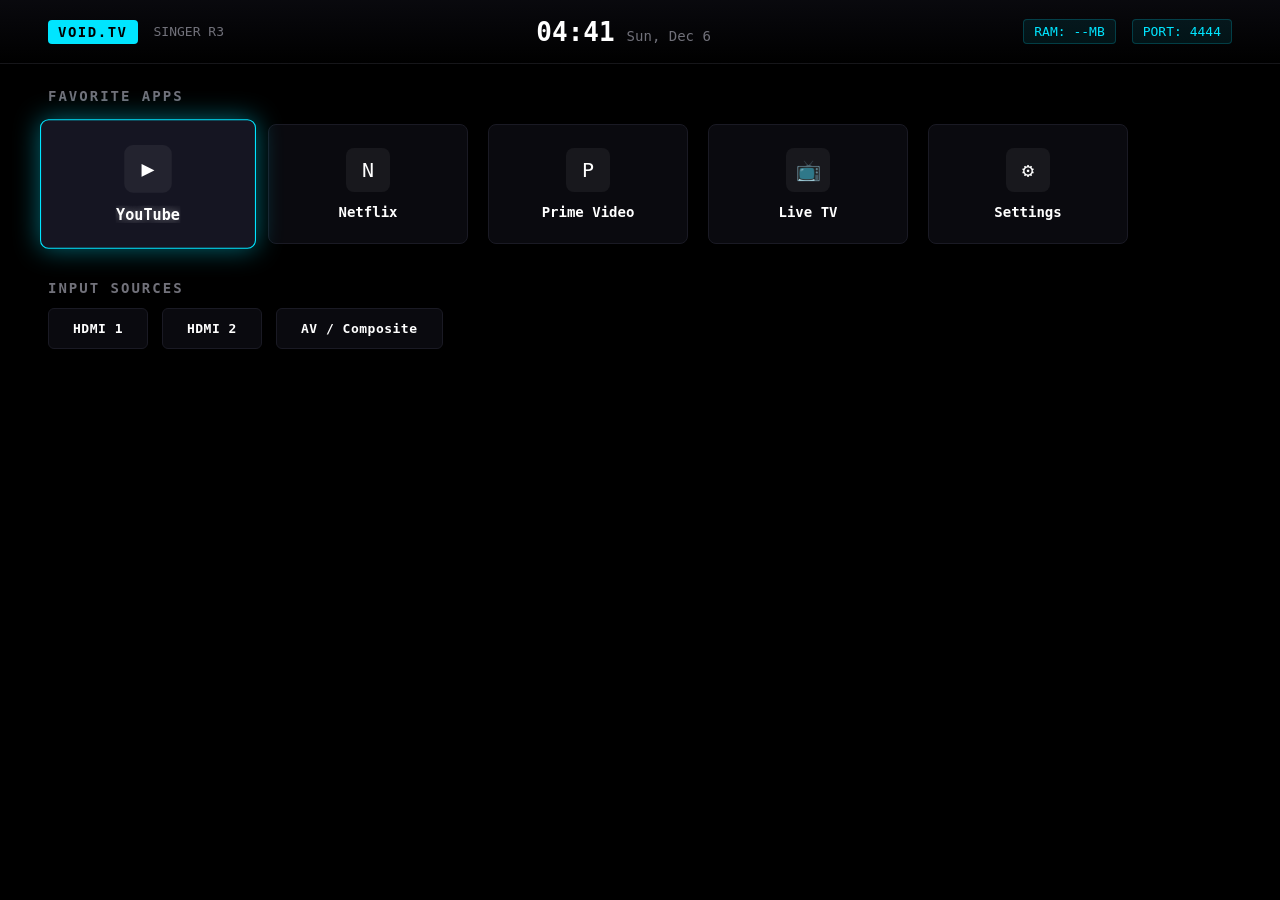
==== assets/runtime/index.html @ 45e07c4e "feat(voidtv): initialize sovereign lightweight Android TV launcher with dynamic live coding" ====
<!DOCTYPE html>
<html lang="en">
<head>
  <meta charset="UTF-8">
  <title>VoidTV</title>
  <link rel="stylesheet" href="style.css">
</head>
<body>
  <!-- HUD Top Header -->
  <header class="hud-header">
    <div class="hud-left">
      <span class="hud-badge">VOID.TV</span>
      <span class="hud-model" id="hud-model">SINGER R3</span>
    </div>
    <div class="hud-center">
      <span class="hud-clock" id="hud-clock">00:00</span>
      <span class="hud-date" id="hud-date">Thu, Nov 19</span>
    </div>
    <div class="hud-right">
      <span class="hud-stat" id="hud-ram">RAM: --MB</span>
      <span class="hud-stat" id="hud-status">PORT: 4444</span>
    </div>
  </header>

  <!-- Main Leanback TV Rows Container -->
  <main class="tv-container" id="tv-container">
    <!-- Dynamic sections injected via app.js -->
  </main>

  <!-- Live Hot-Reload Notification Toast -->
  <div class="toast" id="toast">Live Reload Active</div>

  <script src="app.js"></script>
</body>
</html>
---- assets/runtime/style.css ----
:root {
  --bg: #000000;
  --surface: #0a0a0f;
  --surface-focus: #151522;
  --border: #1a1a24;
  --accent: #00e5ff;
  --accent-glow: rgba(0, 229, 255, 0.45);
  --text-main: #ffffff;
  --text-dim: #71717a;
  --focus-scale: 1.08;
}

* {
  box-sizing: border-box;
  margin: 0;
  padding: 0;
  user-select: none;
}

body {
  width: 100vw;
  height: 100vh;
  background-color: var(--bg);
  color: var(--text-main);
  font-family: -apple-system, BlinkMacSystemFont, "Segoe UI", Roboto, "Helvetica Neue", monospace, sans-serif;
  overflow: hidden;
  display: flex;
  flex-direction: column;
}

/* HUD Header */
.hud-header {
  height: 64px;
  display: flex;
  justify-content: space-between;
  align-items: center;
  padding: 0 48px;
  background: linear-gradient(180deg, rgba(10, 10, 15, 0.9) 0%, rgba(0,0,0,0) 100%);
  border-bottom: 1px solid rgba(255, 255, 255, 0.05);
}

.hud-left {
  display: flex;
  align-items: center;
  gap: 16px;
}

.hud-badge {
  background: var(--accent);
  color: #000000;
  font-weight: 900;
  font-size: 14px;
  padding: 4px 10px;
  border-radius: 4px;
  letter-spacing: 1.5px;
}

.hud-model {
  font-size: 13px;
  color: var(--text-dim);
  font-family: monospace;
}

.hud-center {
  display: flex;
  align-items: baseline;
  gap: 12px;
}

.hud-clock {
  font-size: 26px;
  font-weight: 700;
  color: var(--text-main);
  font-family: monospace;
}

.hud-date {
  font-size: 14px;
  color: var(--text-dim);
}

.hud-right {
  display: flex;
  gap: 16px;
}

.hud-stat {
  font-size: 13px;
  color: var(--accent);
  font-family: monospace;
  background: rgba(0, 229, 255, 0.08);
  padding: 4px 10px;
  border-radius: 4px;
  border: 1px solid rgba(0, 229, 255, 0.2);
}

/* TV Rows Container */
.tv-container {
  flex: 1;
  padding: 24px 48px;
  overflow-y: auto;
  display: flex;
  flex-direction: column;
  gap: 28px;
}

.section-title {
  font-size: 14px;
  font-weight: 700;
  letter-spacing: 2px;
  color: var(--text-dim);
  margin-bottom: 12px;
}

/* Horizontal Cards Row */
.row-cards {
  display: flex;
  gap: 20px;
  overflow-x: visible;
  padding: 8px 0;
}

.card {
  width: 200px;
  height: 120px;
  background: var(--surface);
  border: 1px solid var(--border);
  border-radius: 8px;
  display: flex;
  flex-direction: column;
  justify-content: center;
  align-items: center;
  gap: 12px;
  padding: 16px;
  cursor: pointer;
  transition: transform 0.18s cubic-bezier(0.2, 0.9, 0.3, 1.2), border-color 0.18s ease, box-shadow 0.18s ease;
}

.card-icon {
  width: 44px;
  height: 44px;
  border-radius: 8px;
  background: rgba(255, 255, 255, 0.06);
  display: flex;
  justify-content: center;
  align-items: center;
  font-size: 20px;
}

.card-title {
  font-size: 14px;
  font-weight: 600;
  text-align: center;
  white-space: nowrap;
  overflow: hidden;
  text-overflow: ellipsis;
  max-width: 170px;
}

/* Compact Chips Row */
.row-chips {
  display: flex;
  gap: 14px;
  flex-wrap: wrap;
}

.chip {
  padding: 12px 24px;
  background: var(--surface);
  border: 1px solid var(--border);
  border-radius: 6px;
  font-size: 13px;
  font-weight: 600;
  letter-spacing: 0.5px;
  transition: transform 0.15s cubic-bezier(0.2, 0.9, 0.3, 1.2), border-color 0.15s ease;
}

/* Active D-Pad Focus State */
.focused {
  transform: scale(var(--focus-scale));
  border-color: var(--accent) !important;
  background: var(--surface-focus) !important;
  box-shadow: 0 0 24px var(--accent-glow);
  outline: none;
  z-index: 10;
}

.focused .card-title, .focused.chip {
  color: var(--text-main);
  text-shadow: 0 0 8px rgba(255, 255, 255, 0.5);
}

/* Toast */
.toast {
  position: fixed;
  bottom: 24px;
  right: 36px;
  background: var(--accent);
  color: #000;
  font-weight: 700;
  font-size: 13px;
  padding: 8px 18px;
  border-radius: 4px;
  opacity: 0;
  transition: opacity 0.3s ease;
  pointer-events: none;
  font-family: monospace;
}

.toast.show {
  opacity: 1;
}
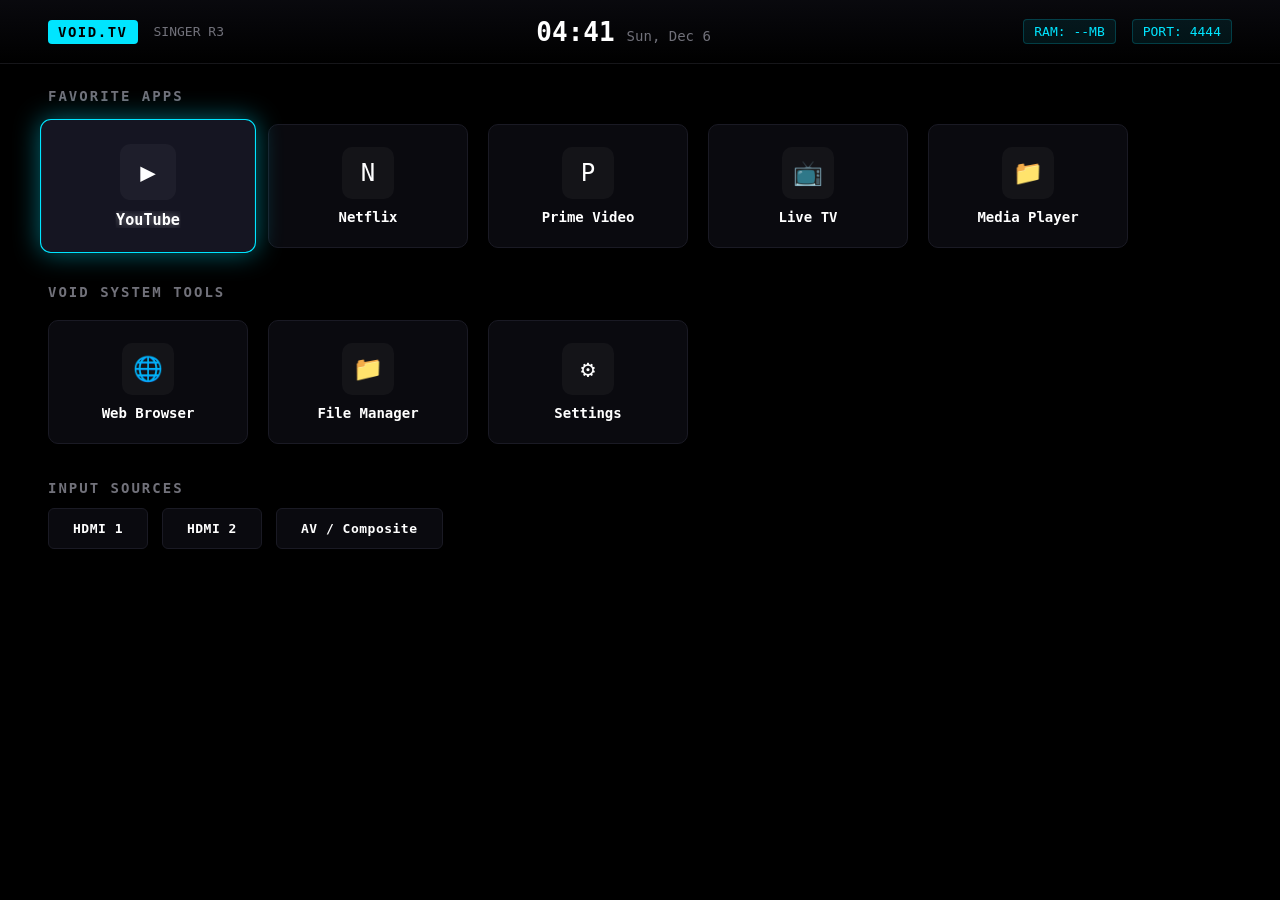
==== commit 615cf7ef: "feat(voidtv): add lightweight in-app browser overlay and 10-foot file manager" ====
--- a/assets/runtime/index.html
+++ b/assets/runtime/index.html
@@ -27,6 +27,20 @@
     <!-- Dynamic sections injected via app.js -->
   </main>
 
+  <!-- In-App File Manager Overlay -->
+  <div class="fm-overlay" id="fm-overlay" style="display: none;">
+    <div class="fm-header">
+      <div class="fm-title">📁 FILE MANAGER</div>
+      <div class="fm-path" id="fm-path">/storage/emulated/0</div>
+      <button class="fm-close-btn" id="fm-close-btn">✕ EXIT (BACK)</button>
+    </div>
+    <div class="fm-body" id="fm-body">
+      <div class="fm-grid" id="fm-grid">
+        <!-- Injected dynamically by FileManager -->
+      </div>
+    </div>
+  </div>
+
   <!-- Live Hot-Reload Notification Toast -->
   <div class="toast" id="toast">Live Reload Active</div>
 
--- a/assets/runtime/style.css
+++ b/assets/runtime/style.css
@@ -122,29 +122,41 @@
 
 .card {
   width: 200px;
-  height: 120px;
+  height: 124px;
   background: var(--surface);
   border: 1px solid var(--border);
-  border-radius: 8px;
+  border-radius: 10px;
   display: flex;
   flex-direction: column;
   justify-content: center;
   align-items: center;
-  gap: 12px;
-  padding: 16px;
+  gap: 10px;
+  padding: 14px;
   cursor: pointer;
   transition: transform 0.18s cubic-bezier(0.2, 0.9, 0.3, 1.2), border-color 0.18s ease, box-shadow 0.18s ease;
 }
 
 .card-icon {
+  width: 52px;
+  height: 52px;
+  border-radius: 10px;
+  background: rgba(255, 255, 255, 0.04);
+  display: flex;
+  justify-content: center;
+  align-items: center;
+  overflow: hidden;
+}
+
+.card-icon-img {
   width: 44px;
   height: 44px;
+  object-fit: contain;
   border-radius: 8px;
-  background: rgba(255, 255, 255, 0.06);
-  display: flex;
-  justify-content: center;
-  align-items: center;
-  font-size: 20px;
+}
+
+.card-icon-char {
+  font-size: 24px;
+  color: var(--text-main);
 }
 
 .card-title {
@@ -185,9 +197,108 @@
   z-index: 10;
 }
 
-.focused .card-title, .focused.chip {
+.focused .card-title, .focused.chip, .focused .fm-item-name {
   color: var(--text-main);
   text-shadow: 0 0 8px rgba(255, 255, 255, 0.5);
+}
+
+/* In-App File Manager Overlay */
+.fm-overlay {
+  position: fixed;
+  inset: 0;
+  background: #000000;
+  z-index: 100;
+  display: flex;
+  flex-direction: column;
+}
+
+.fm-header {
+  height: 64px;
+  display: flex;
+  justify-content: space-between;
+  align-items: center;
+  padding: 0 48px;
+  background: #0a0a10;
+  border-bottom: 1px solid #1a1a24;
+}
+
+.fm-title {
+  font-weight: 800;
+  font-size: 16px;
+  letter-spacing: 1.5px;
+  color: var(--accent);
+}
+
+.fm-path {
+  font-family: monospace;
+  font-size: 14px;
+  color: #a1a1aa;
+  max-width: 60%;
+  overflow: hidden;
+  text-overflow: ellipsis;
+  white-space: nowrap;
+}
+
+.fm-close-btn {
+  background: #181824;
+  border: 1px solid #27273a;
+  color: #fff;
+  padding: 6px 16px;
+  font-size: 12px;
+  border-radius: 4px;
+  cursor: pointer;
+  font-weight: 700;
+}
+
+.fm-body {
+  flex: 1;
+  padding: 28px 48px;
+  overflow-y: auto;
+}
+
+.fm-grid {
+  display: grid;
+  grid-template-columns: repeat(4, 1fr);
+  gap: 16px;
+}
+
+.fm-item {
+  background: #0c0c14;
+  border: 1px solid #1c1c28;
+  border-radius: 8px;
+  padding: 16px;
+  display: flex;
+  align-items: center;
+  gap: 14px;
+  cursor: pointer;
+  transition: transform 0.15s ease, border-color 0.15s ease;
+}
+
+.fm-item-icon {
+  font-size: 26px;
+  width: 40px;
+  text-align: center;
+}
+
+.fm-item-details {
+  display: flex;
+  flex-direction: column;
+  overflow: hidden;
+}
+
+.fm-item-name {
+  font-size: 14px;
+  font-weight: 600;
+  white-space: nowrap;
+  overflow: hidden;
+  text-overflow: ellipsis;
+}
+
+.fm-item-size {
+  font-size: 12px;
+  color: var(--text-dim);
+  font-family: monospace;
+  margin-top: 2px;
 }
 
 /* Toast */
@@ -205,6 +316,7 @@
   transition: opacity 0.3s ease;
   pointer-events: none;
   font-family: monospace;
+  z-index: 200;
 }
 
 .toast.show {
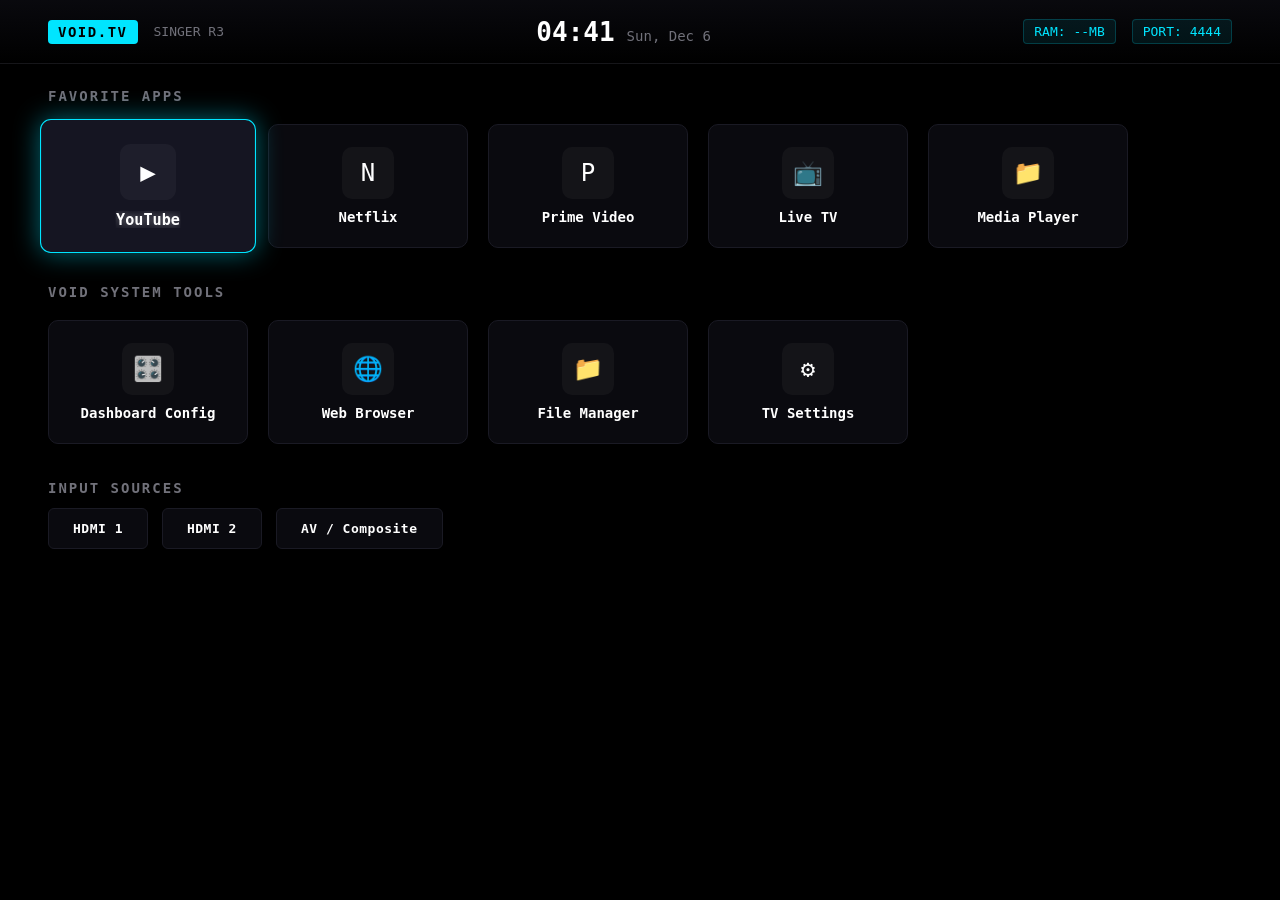
==== commit 98a1f15f: "feat(voidtv): add built-in TV dashboard and favorite apps customizer with remote controls" ====
--- a/assets/runtime/index.html
+++ b/assets/runtime/index.html
@@ -27,6 +27,26 @@
     <!-- Dynamic sections injected via app.js -->
   </main>
 
+  <!-- In-App Dashboard & Favorites Customizer Overlay -->
+  <div class="customizer-overlay" id="customizer-overlay" style="display: none;">
+    <div class="customizer-header">
+      <div class="customizer-title-wrap">
+        <span class="customizer-badge">VOID.CFG</span>
+        <span class="customizer-title">DASHBOARD &amp; FAVORITES CUSTOMIZER</span>
+      </div>
+      <div class="customizer-tabs" id="customizer-tabs">
+        <button class="cz-tab active" data-tab="favs" id="tab-favs">⭐ FAVORITES</button>
+        <button class="cz-tab" data-tab="rows" id="tab-rows">📑 DASHBOARD ROWS</button>
+        <button class="cz-tab" data-tab="theme" id="tab-theme">🎨 THEMES &amp; STYLE</button>
+        <button class="cz-tab" data-tab="backup" id="tab-backup">💾 RESET / DEFAULTS</button>
+      </div>
+      <button class="customizer-close-btn" id="cz-close-btn">✕ EXIT / SAVE (BACK)</button>
+    </div>
+    <div class="customizer-body" id="customizer-body">
+      <!-- Injected dynamically by CustomizerEngine -->
+    </div>
+  </div>
+
   <!-- In-App File Manager Overlay -->
   <div class="fm-overlay" id="fm-overlay" style="display: none;">
     <div class="fm-header">
--- a/assets/runtime/style.css
+++ b/assets/runtime/style.css
@@ -322,3 +322,372 @@
 .toast.show {
   opacity: 1;
 }
+
+
+/* ==========================================================
+   Dashboard & Favorites Customizer Overlay Styles
+   ========================================================== */
+.customizer-overlay {
+  position: fixed;
+  inset: 0;
+  background: #050508;
+  z-index: 100;
+  display: flex;
+  flex-direction: column;
+}
+
+.customizer-header {
+  height: 64px;
+  display: flex;
+  justify-content: space-between;
+  align-items: center;
+  padding: 0 48px;
+  background: #0a0a12;
+  border-bottom: 1px solid #1a1a24;
+}
+
+.customizer-title-wrap {
+  display: flex;
+  align-items: center;
+  gap: 14px;
+}
+
+.customizer-badge {
+  background: var(--accent);
+  color: #000;
+  font-weight: 900;
+  font-size: 13px;
+  padding: 3px 8px;
+  border-radius: 4px;
+  letter-spacing: 1.5px;
+}
+
+.customizer-title {
+  font-weight: 800;
+  font-size: 15px;
+  letter-spacing: 1.5px;
+  color: #fff;
+}
+
+.customizer-tabs {
+  display: flex;
+  gap: 10px;
+}
+
+.cz-tab {
+  background: #141422;
+  border: 1.5px solid #232336;
+  color: #aaa;
+  padding: 6px 14px;
+  border-radius: 6px;
+  font-size: 12px;
+  font-weight: 700;
+  cursor: pointer;
+  transition: all 0.2s ease;
+}
+
+.cz-tab.active {
+  border-color: var(--accent);
+  color: var(--accent);
+  background: rgba(0, 229, 255, 0.12);
+}
+
+.cz-tab.focused {
+  background: var(--accent) !important;
+  color: #000 !important;
+  border-color: var(--accent) !important;
+  transform: scale(1.06);
+  box-shadow: 0 0 14px var(--accent-glow);
+}
+
+.customizer-close-btn {
+  background: #181824;
+  border: 1px solid #27273a;
+  color: #fff;
+  padding: 6px 16px;
+  font-size: 12px;
+  border-radius: 4px;
+  cursor: pointer;
+  font-weight: 700;
+  transition: all 0.2s ease;
+}
+
+.customizer-close-btn.focused {
+  background: #ff3366 !important;
+  color: #fff !important;
+  border-color: #ff3366 !important;
+  transform: scale(1.04);
+}
+
+.customizer-body {
+  flex: 1;
+  padding: 24px 48px;
+  overflow-y: auto;
+}
+
+.cz-section-intro {
+  margin-bottom: 20px;
+  display: flex;
+  justify-content: space-between;
+  align-items: center;
+}
+
+.cz-subhead {
+  font-size: 14px;
+  font-weight: 800;
+  letter-spacing: 1.5px;
+  color: var(--accent);
+  text-transform: uppercase;
+}
+
+.cz-subdesc {
+  font-size: 12px;
+  color: var(--text-dim);
+  font-family: monospace;
+}
+
+.cz-grid {
+  display: grid;
+  grid-template-columns: repeat(4, 1fr);
+  gap: 16px;
+  margin-bottom: 24px;
+}
+
+.cz-card {
+  background: #0d0d16;
+  border: 1.5px solid #1c1c2a;
+  border-radius: 10px;
+  padding: 14px 16px;
+  display: flex;
+  align-items: center;
+  gap: 14px;
+  cursor: pointer;
+  transition: all 0.15s ease;
+  position: relative;
+}
+
+.cz-card.focused {
+  border-color: var(--accent) !important;
+  background: #161626 !important;
+  transform: scale(1.04);
+  box-shadow: 0 0 18px var(--accent-glow);
+  z-index: 10;
+}
+
+.cz-card.is-fav {
+  border-color: rgba(0, 229, 255, 0.4);
+}
+
+.cz-card-icon {
+  width: 44px;
+  height: 44px;
+  object-fit: contain;
+  border-radius: 6px;
+}
+
+.cz-card-details {
+  display: flex;
+  flex-direction: column;
+  overflow: hidden;
+  flex: 1;
+}
+
+.cz-card-name {
+  font-size: 14px;
+  font-weight: 700;
+  color: #fff;
+  white-space: nowrap;
+  overflow: hidden;
+  text-overflow: ellipsis;
+}
+
+.cz-card-pkg {
+  font-size: 10px;
+  color: #666;
+  font-family: monospace;
+  white-space: nowrap;
+  overflow: hidden;
+  text-overflow: ellipsis;
+  margin-top: 2px;
+}
+
+.cz-badge-fav {
+  font-size: 10px;
+  font-weight: 800;
+  padding: 4px 8px;
+  border-radius: 4px;
+  background: var(--accent);
+  color: #000;
+  letter-spacing: 0.5px;
+  white-space: nowrap;
+}
+
+.cz-badge-add {
+  font-size: 10px;
+  font-weight: 600;
+  padding: 4px 8px;
+  border-radius: 4px;
+  background: rgba(255, 255, 255, 0.06);
+  color: #777;
+  border: 1px solid rgba(255, 255, 255, 0.1);
+  white-space: nowrap;
+}
+
+.cz-rows-list {
+  display: flex;
+  flex-direction: column;
+  gap: 12px;
+  max-width: 850px;
+}
+
+.cz-row-item {
+  background: #0d0d16;
+  border: 1.5px solid #1c1c2a;
+  border-radius: 8px;
+  padding: 16px 20px;
+  display: flex;
+  justify-content: space-between;
+  align-items: center;
+}
+
+.cz-row-item.focused {
+  border-color: var(--accent);
+  background: #141424;
+}
+
+.cz-row-info {
+  display: flex;
+  flex-direction: column;
+  gap: 4px;
+}
+
+.cz-row-title {
+  font-size: 15px;
+  font-weight: 700;
+  color: #fff;
+}
+
+.cz-row-type {
+  font-size: 11px;
+  color: #666;
+  font-family: monospace;
+}
+
+.cz-row-controls {
+  display: flex;
+  gap: 10px;
+  align-items: center;
+}
+
+.cz-btn {
+  background: #181826;
+  border: 1.5px solid #28283c;
+  color: #fff;
+  padding: 6px 14px;
+  border-radius: 4px;
+  font-size: 12px;
+  font-weight: 700;
+  cursor: pointer;
+  transition: all 0.15s ease;
+}
+
+.cz-btn.focused {
+  background: var(--accent) !important;
+  color: #000 !important;
+  border-color: var(--accent) !important;
+  transform: scale(1.06);
+  box-shadow: 0 0 12px var(--accent-glow);
+}
+
+.cz-btn-toggle.active {
+  border-color: #00ff66;
+  color: #00ff66;
+  background: rgba(0, 255, 102, 0.1);
+}
+
+.cz-btn-toggle.inactive {
+  border-color: #ff3366;
+  color: #ff3366;
+  background: rgba(255, 51, 102, 0.1);
+}
+
+.cz-theme-grid {
+  display: grid;
+  grid-template-columns: repeat(3, 1fr);
+  gap: 18px;
+  max-width: 950px;
+  margin-bottom: 28px;
+}
+
+.cz-theme-card {
+  background: #0d0d16;
+  border: 2px solid #1c1c2a;
+  border-radius: 10px;
+  padding: 18px;
+  display: flex;
+  align-items: center;
+  gap: 16px;
+  cursor: pointer;
+  transition: all 0.15s ease;
+}
+
+.cz-theme-card.focused {
+  border-color: var(--accent) !important;
+  background: #161626 !important;
+  transform: scale(1.04);
+  box-shadow: 0 0 18px var(--accent-glow);
+}
+
+.cz-theme-card.active {
+  border-color: var(--accent);
+  background: rgba(255, 255, 255, 0.04);
+}
+
+.cz-color-circle {
+  width: 34px;
+  height: 34px;
+  border-radius: 50%;
+  box-shadow: 0 0 12px currentColor;
+}
+
+.cz-theme-details {
+  display: flex;
+  flex-direction: column;
+  gap: 2px;
+}
+
+.cz-theme-name {
+  font-size: 14px;
+  font-weight: 700;
+  color: #fff;
+}
+
+.cz-theme-hex {
+  font-size: 11px;
+  color: #777;
+  font-family: monospace;
+}
+
+.cz-action-box {
+  background: #0d0d16;
+  border: 1.5px solid #1c1c2a;
+  border-radius: 10px;
+  padding: 24px;
+  max-width: 700px;
+  display: flex;
+  flex-direction: column;
+  gap: 16px;
+}
+
+.cz-action-row {
+  display: flex;
+  justify-content: space-between;
+  align-items: center;
+  padding-bottom: 16px;
+  border-bottom: 1px solid #1c1c28;
+}
+
+.cz-action-row:last-child {
+  border-bottom: none;
+  padding-bottom: 0;
+}
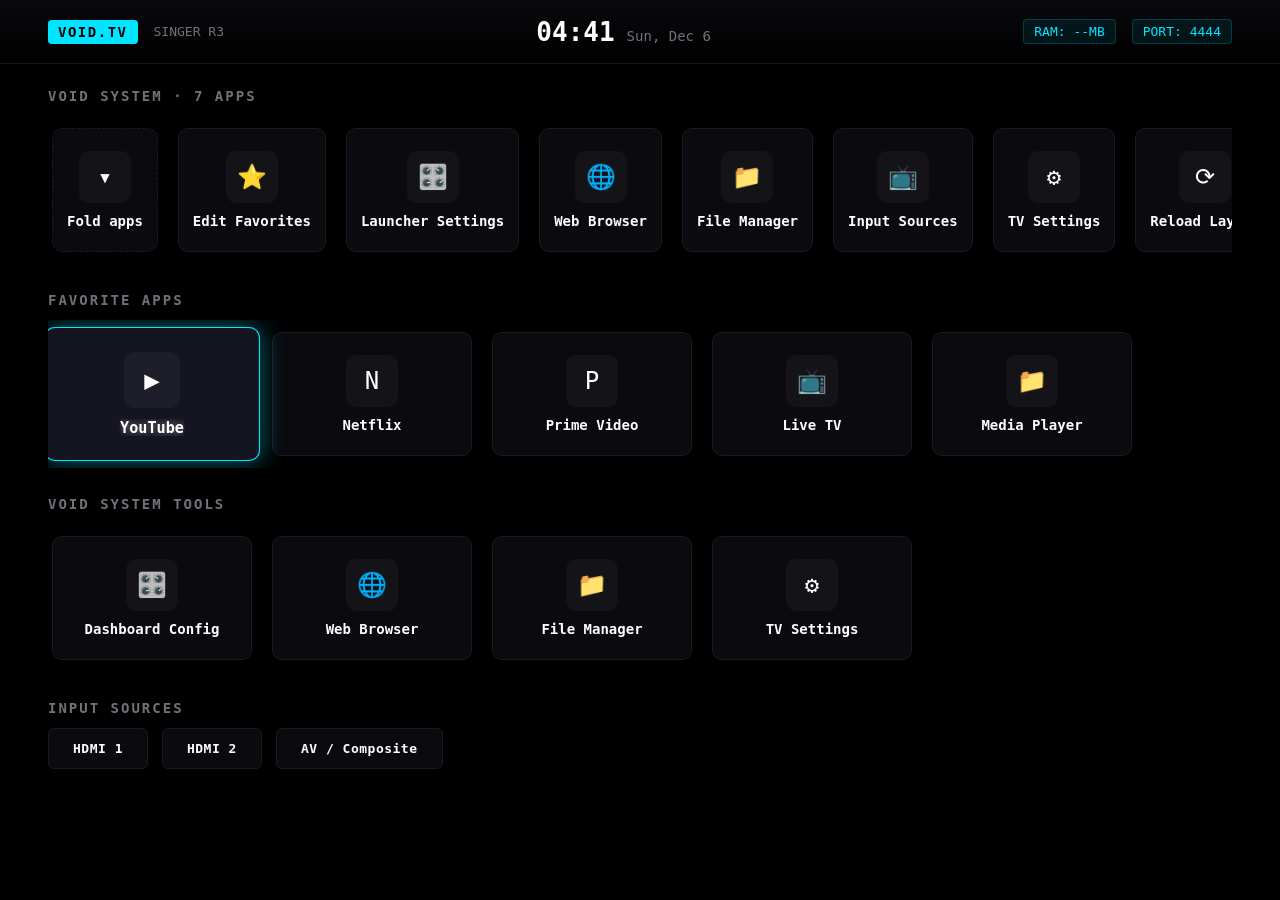
==== commit afba317c: "feat(voidtv): implement built-in app registry, hardware TV input switching, and agent HTTP control p" ====
--- a/assets/runtime/index.html
+++ b/assets/runtime/index.html
@@ -64,6 +64,7 @@
   <!-- Live Hot-Reload Notification Toast -->
   <div class="toast" id="toast">Live Reload Active</div>
 
+  <script src="builtins.js"></script>
   <script src="app.js"></script>
 </body>
 </html>
--- a/assets/runtime/style.css
+++ b/assets/runtime/style.css
@@ -116,8 +116,14 @@
 .row-cards {
   display: flex;
   gap: 20px;
-  overflow-x: visible;
-  padding: 8px 0;
+  overflow-x: auto;
+  overflow-y: hidden;
+  scrollbar-width: none;
+  padding: 12px 4px;
+}
+
+.row-cards::-webkit-scrollbar {
+  display: none;
 }
 
 .card {
@@ -134,6 +140,11 @@
   padding: 14px;
   cursor: pointer;
   transition: transform 0.18s cubic-bezier(0.2, 0.9, 0.3, 1.2), border-color 0.18s ease, box-shadow 0.18s ease;
+}
+
+.card-fold {
+  width: 150px;
+  border-style: dashed;
 }
 
 .card-icon {
@@ -187,6 +198,14 @@
   transition: transform 0.15s cubic-bezier(0.2, 0.9, 0.3, 1.2), border-color 0.15s ease;
 }
 
+/* Android WebView moves DOM focus onto cards after a tap and paints its own
+   amber UA ring; the launcher draws focus itself, so suppress the UA outline. */
+#tv-container *:focus,
+#customizer-overlay *:focus,
+#fm-overlay *:focus {
+  outline: none;
+}
+
 /* Active D-Pad Focus State */
 .focused {
   transform: scale(var(--focus-scale));
@@ -387,9 +406,10 @@
 }
 
 .cz-tab.active {
-  border-color: var(--accent);
+  border-color: rgba(255, 255, 255, 0.14);
   color: var(--accent);
-  background: rgba(0, 229, 255, 0.12);
+  background: rgba(255, 255, 255, 0.04);
+  box-shadow: inset 0 -2px 0 var(--accent);
 }
 
 .cz-tab.focused {
@@ -629,6 +649,7 @@
   gap: 16px;
   cursor: pointer;
   transition: all 0.15s ease;
+  position: relative;
 }
 
 .cz-theme-card.focused {
@@ -639,8 +660,18 @@
 }
 
 .cz-theme-card.active {
-  border-color: var(--accent);
+  border-color: rgba(255, 255, 255, 0.16);
   background: rgba(255, 255, 255, 0.04);
+}
+
+.cz-theme-card.active::after {
+  content: '✓';
+  position: absolute;
+  top: 8px;
+  right: 12px;
+  font-size: 14px;
+  font-weight: 900;
+  color: #00e676;
 }
 
 .cz-color-circle {
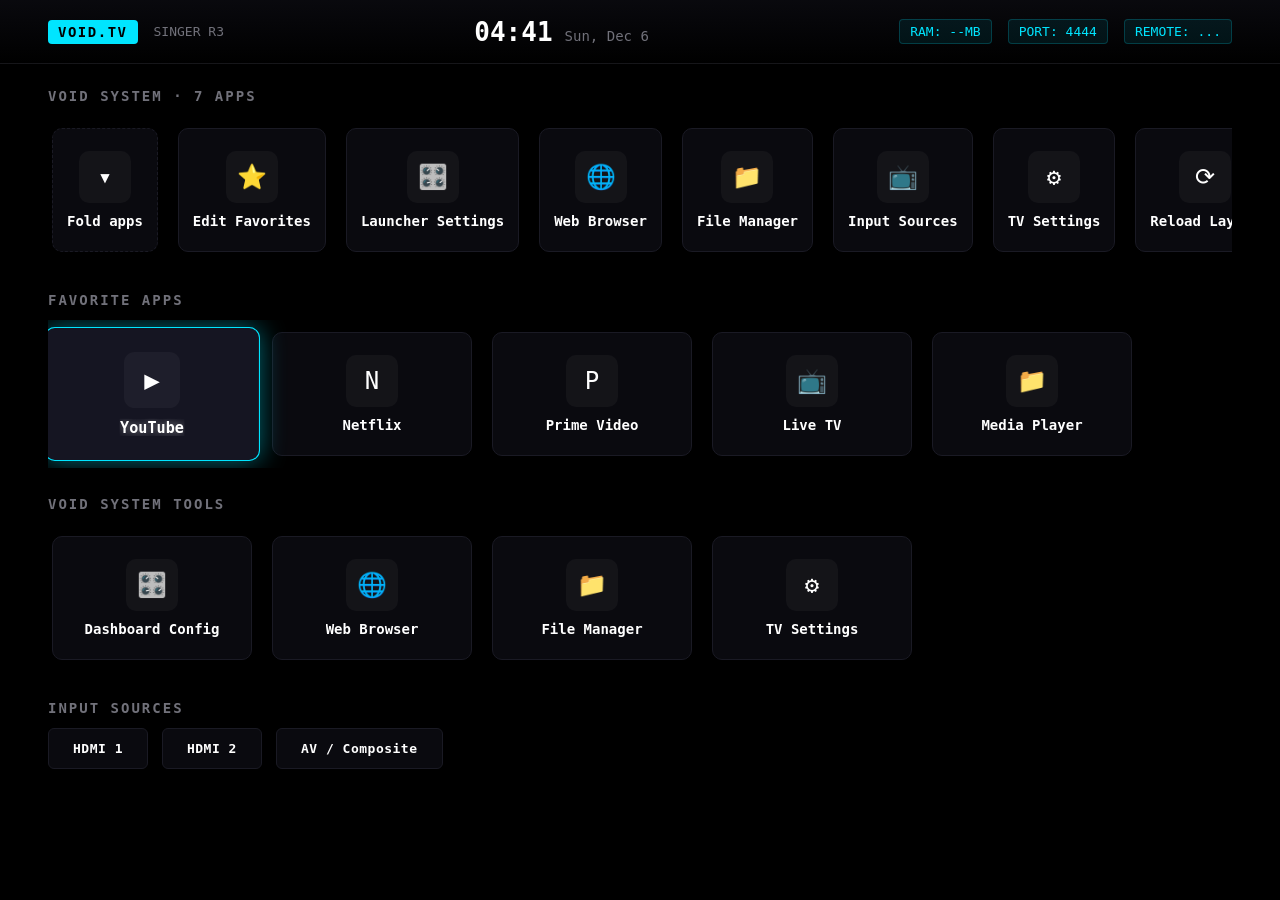
==== commit 84a281f0: "feat(voidtv): add in-built web server and installable standalone PWA remote controller" ====
--- a/assets/runtime/index.html
+++ b/assets/runtime/index.html
@@ -19,6 +19,7 @@
     <div class="hud-right">
       <span class="hud-stat" id="hud-ram">RAM: --MB</span>
       <span class="hud-stat" id="hud-status">PORT: 4444</span>
+      <span class="hud-stat" id="hud-remote">REMOTE: ...</span>
     </div>
   </header>
 
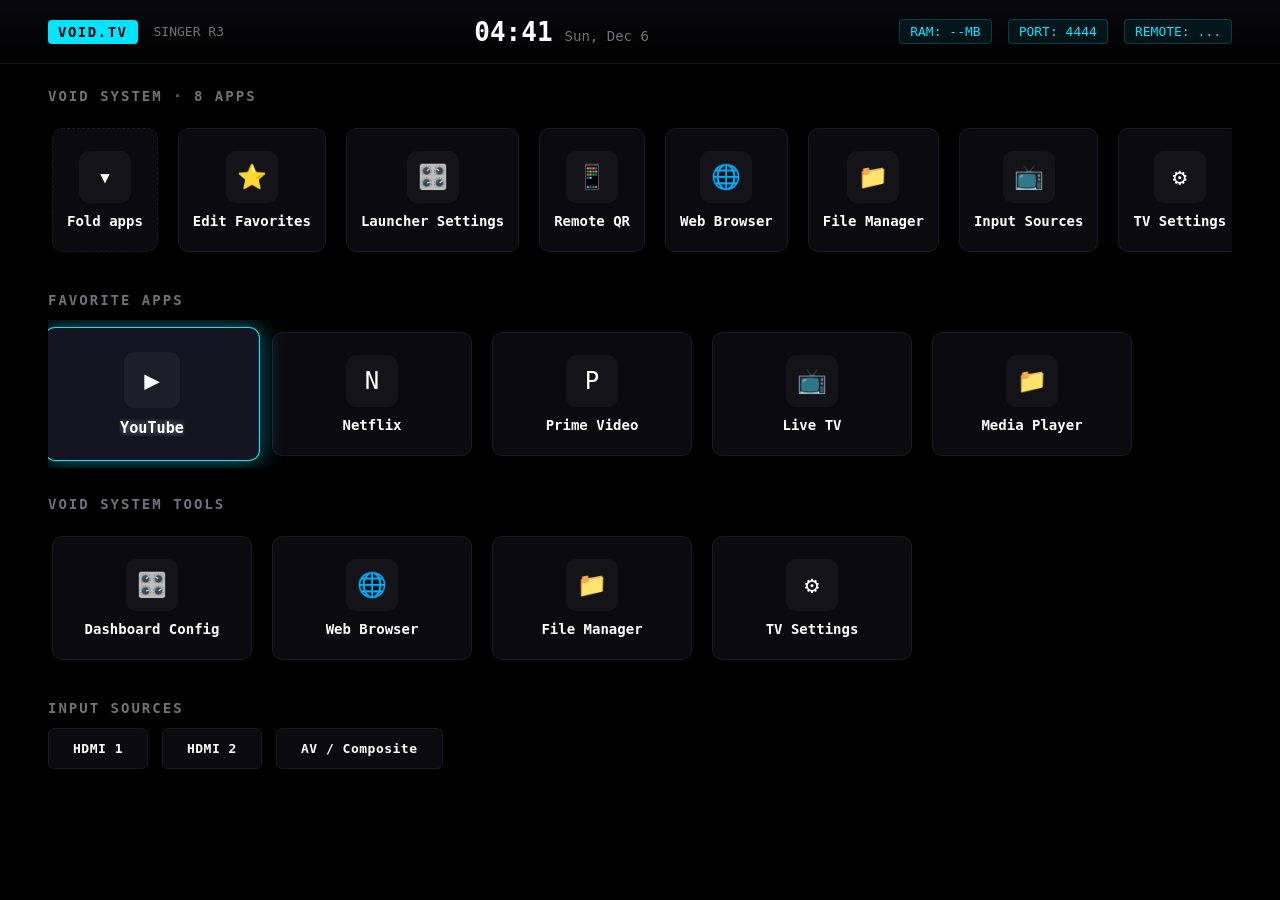
==== commit 33eaa1a9: "feat(remote): fix realtime mobile keyboard IME input, add mouse scrolling and tap-and-hold gestures," ====
--- a/assets/runtime/index.html
+++ b/assets/runtime/index.html
@@ -65,6 +65,7 @@
   <!-- Live Hot-Reload Notification Toast -->
   <div class="toast" id="toast">Live Reload Active</div>
 
+  <script src="qrcode.min.js"></script>
   <script src="builtins.js"></script>
   <script src="app.js"></script>
 </body>
--- a/assets/runtime/style.css
+++ b/assets/runtime/style.css
@@ -722,3 +722,119 @@
   border-bottom: none;
   padding-bottom: 0;
 }
+
+/* Remote QR Modal Overlay */
+.remote-qr-modal-backdrop {
+  position: fixed;
+  top: 0;
+  left: 0;
+  width: 100vw;
+  height: 100vh;
+  background: rgba(0, 0, 0, 0.88);
+  backdrop-filter: blur(14px);
+  -webkit-backdrop-filter: blur(14px);
+  display: flex;
+  justify-content: center;
+  align-items: center;
+  z-index: 10000;
+}
+
+.remote-qr-card {
+  background: #0E0F17;
+  border: 2px solid var(--accent, #00E5FF);
+  border-radius: 18px;
+  padding: 30px 42px;
+  display: flex;
+  flex-direction: column;
+  align-items: center;
+  gap: 12px;
+  max-width: 520px;
+  box-shadow: 0 0 45px rgba(0, 229, 255, 0.35);
+  animation: qrZoomIn 0.22s cubic-bezier(0.16, 1, 0.3, 1);
+}
+
+@keyframes qrZoomIn {
+  from { opacity: 0; transform: scale(0.92); }
+  to { opacity: 1; transform: scale(1); }
+}
+
+.remote-qr-header {
+  display: flex;
+  align-items: center;
+  gap: 12px;
+}
+
+.remote-qr-icon {
+  font-size: 28px;
+}
+
+.remote-qr-title {
+  font-size: 19px;
+  font-weight: 800;
+  letter-spacing: 1.5px;
+  color: var(--accent, #00E5FF);
+  font-family: monospace;
+}
+
+.remote-qr-desc {
+  font-size: 13px;
+  color: #A0A5B5;
+  text-align: center;
+}
+
+.remote-qr-canvas-box {
+  background: #FFFFFF;
+  padding: 14px;
+  border-radius: 14px;
+  display: flex;
+  justify-content: center;
+  align-items: center;
+  margin: 4px 0;
+  box-shadow: 0 4px 24px rgba(0,0,0,0.6);
+}
+
+.remote-qr-canvas-box img,
+.remote-qr-canvas-box canvas {
+  display: block;
+}
+
+.remote-qr-url {
+  font-family: monospace;
+  font-size: 16px;
+  font-weight: 700;
+  color: #FFFFFF;
+  background: #181926;
+  padding: 8px 18px;
+  border-radius: 8px;
+  border: 1px solid #2B2E42;
+  letter-spacing: 0.8px;
+}
+
+.remote-qr-instructions {
+  font-size: 11px;
+  color: #7D8295;
+  text-align: center;
+  line-height: 1.4;
+  max-width: 420px;
+}
+
+.remote-qr-btn {
+  margin-top: 6px;
+  padding: 10px 28px;
+  background: var(--accent, #00E5FF);
+  color: #000000;
+  font-weight: 800;
+  font-size: 13px;
+  border: none;
+  border-radius: 8px;
+  cursor: pointer;
+  outline: none;
+  font-family: monospace;
+  letter-spacing: 1px;
+}
+
+.remote-qr-btn.focused,
+.remote-qr-btn:focus {
+  transform: scale(1.08);
+  box-shadow: 0 0 24px rgba(0, 229, 255, 0.7);
+}
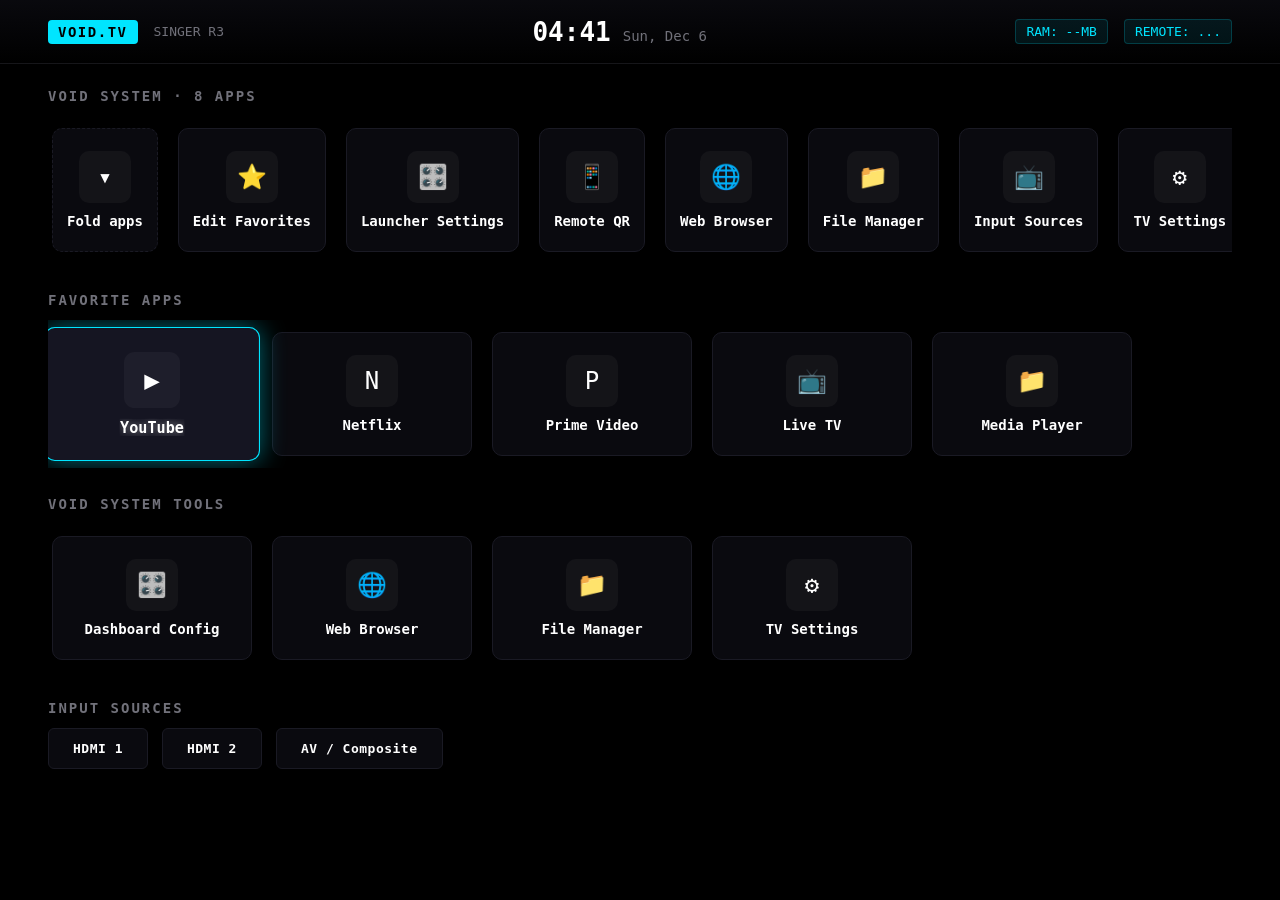
==== commit 8eeca5c7: "fix: remove redundant PORT 4444 HUD badge and enforce network-first cache-busting for remote PWA" ====
--- a/assets/runtime/index.html
+++ b/assets/runtime/index.html
@@ -18,7 +18,6 @@
     </div>
     <div class="hud-right">
       <span class="hud-stat" id="hud-ram">RAM: --MB</span>
-      <span class="hud-stat" id="hud-status">PORT: 4444</span>
       <span class="hud-stat" id="hud-remote">REMOTE: ...</span>
     </div>
   </header>
